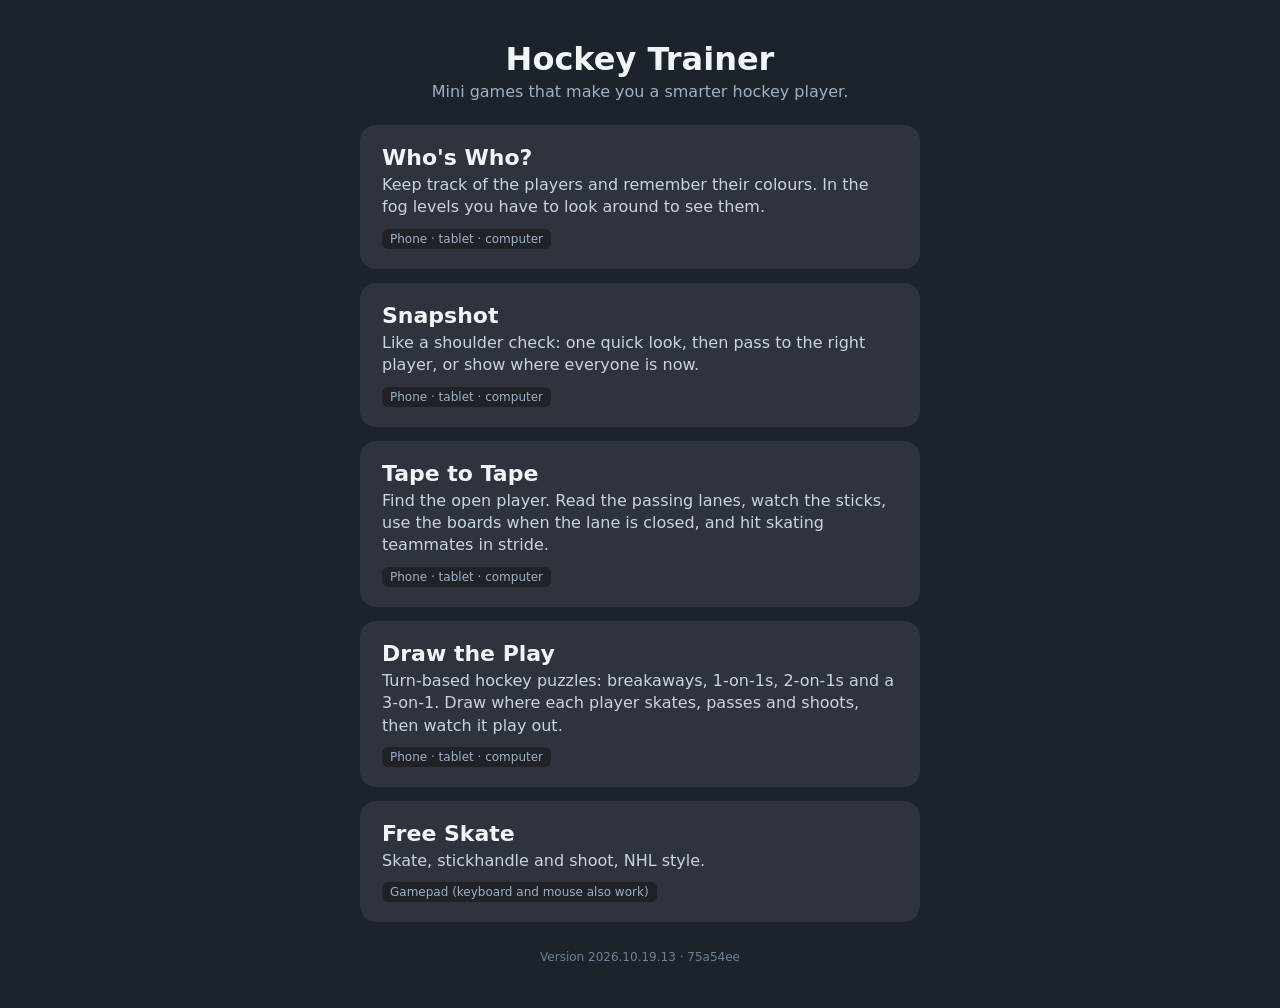
==== index.html @ 47c0bfc3 "Publish 75a54ee50832acf409d6b6511891f04778447090" ====
<!doctype html>
<html lang="en">
  <head>
    <meta charset="UTF-8" />
    <meta name="viewport" content="width=device-width, initial-scale=1.0, viewport-fit=cover" />
    <meta name="theme-color" content="#1d232b" />
    <link rel="icon" href="favicon.ico" sizes="48x48" />
    <link rel="icon" href="icon.svg" type="image/svg+xml" />
    <link rel="apple-touch-icon" href="apple-touch-icon-180x180.png" />
    <title>Hockey Trainer</title>
    <style>
      * { box-sizing: border-box; }
      body {
        margin: 0; min-height: 100vh; background: #1d232b; color: #f2f5f8;
        font-family: system-ui, -apple-system, 'Segoe UI', sans-serif;
        display: flex; flex-direction: column; align-items: center; padding: 32px 16px;
      }
      h1 { margin: 8px 0 4px; font-size: 32px; }
      p.lead { margin: 0 0 24px; color: #9fb0c2; text-align: center; }
      .games { display: grid; gap: 14px; width: min(560px, 100%); }
      a.game {
        display: block; padding: 18px 20px; border-radius: 16px; text-decoration: none; color: inherit;
        background: rgba(255,255,255,0.08); border: 2px solid transparent;
      }
      a.game:hover, a.game:focus-visible { border-color: #2f7fe0; outline: none; }
      a.game h2 { margin: 0 0 4px; font-size: 22px; }
      a.game p { margin: 0; color: #c9d4df; line-height: 1.4; }
      .tag {
        display: inline-block; margin-top: 10px; padding: 3px 8px; border-radius: 6px;
        font-size: 12px; background: rgba(0,0,0,0.35); color: #9fb0c2;
      }
      #update {
        display: flex; align-items: center; gap: 12px; width: min(560px, 100%); margin-bottom: 18px;
        padding: 10px 12px 10px 16px; border-radius: 12px; background: rgba(47,127,224,0.2);
      }
      .version { margin-top: 28px; font-size: 12px; color: #6f8193; }
      #update[hidden] { display: none; }
      #update span { flex: 1; }
      #update button {
        padding: 8px 14px; border: 0; border-radius: 8px; background: #2f7fe0; color: #fff;
        font: inherit; font-weight: 600; cursor: pointer;
      }
    </style>
    <script type="module" crossorigin src="./assets/main-Brdk-rsH.js"></script>
    <link rel="modulepreload" crossorigin href="./assets/pwa-DnKWYNr0.js">
    <link rel="modulepreload" crossorigin href="./assets/version-Ceilu237.js">
  <link rel="manifest" href="./manifest.webmanifest" crossorigin="use-credentials"></head>
  <body>
    <h1>Hockey Trainer</h1>
    <p class="lead">Mini games that make you a smarter hockey player.</p>
    <div id="update" hidden><span>A new version is ready.</span><button>Update</button></div>
    <div class="games">
      <a class="game" href="whoswho.html">
        <h2>Who's Who?</h2>
        <p>Keep track of the players and remember their colours. In the fog levels you have to look around to see them.</p>
        <span class="tag">Phone · tablet · computer</span>
      </a>
      <a class="game" href="snapshot.html">
        <h2>Snapshot</h2>
        <p>Like a shoulder check: one quick look, then pass to the right player, or show where everyone is now.</p>
        <span class="tag">Phone · tablet · computer</span>
      </a>
      <a class="game" href="tapetotape.html">
        <h2>Tape to Tape</h2>
        <p>Find the open player. Read the passing lanes, watch the sticks, use the boards when the lane is closed, and hit skating teammates in stride.</p>
        <span class="tag">Phone · tablet · computer</span>
      </a>
      <a class="game" href="drawplay.html">
        <h2>Draw the Play</h2>
        <p>Turn-based hockey puzzles: breakaways, 1-on-1s, 2-on-1s and a 3-on-1. Draw where each player skates, passes and shoots, then watch it play out.</p>
        <span class="tag">Phone · tablet · computer</span>
      </a>
      <a class="game" href="sandbox.html">
        <h2>Free Skate</h2>
        <p>Skate, stickhandle and shoot, NHL style.</p>
        <span class="tag">Gamepad (keyboard and mouse also work)</span>
      </a>
    </div>
    <p class="version" data-version></p>
  </body>
</html>
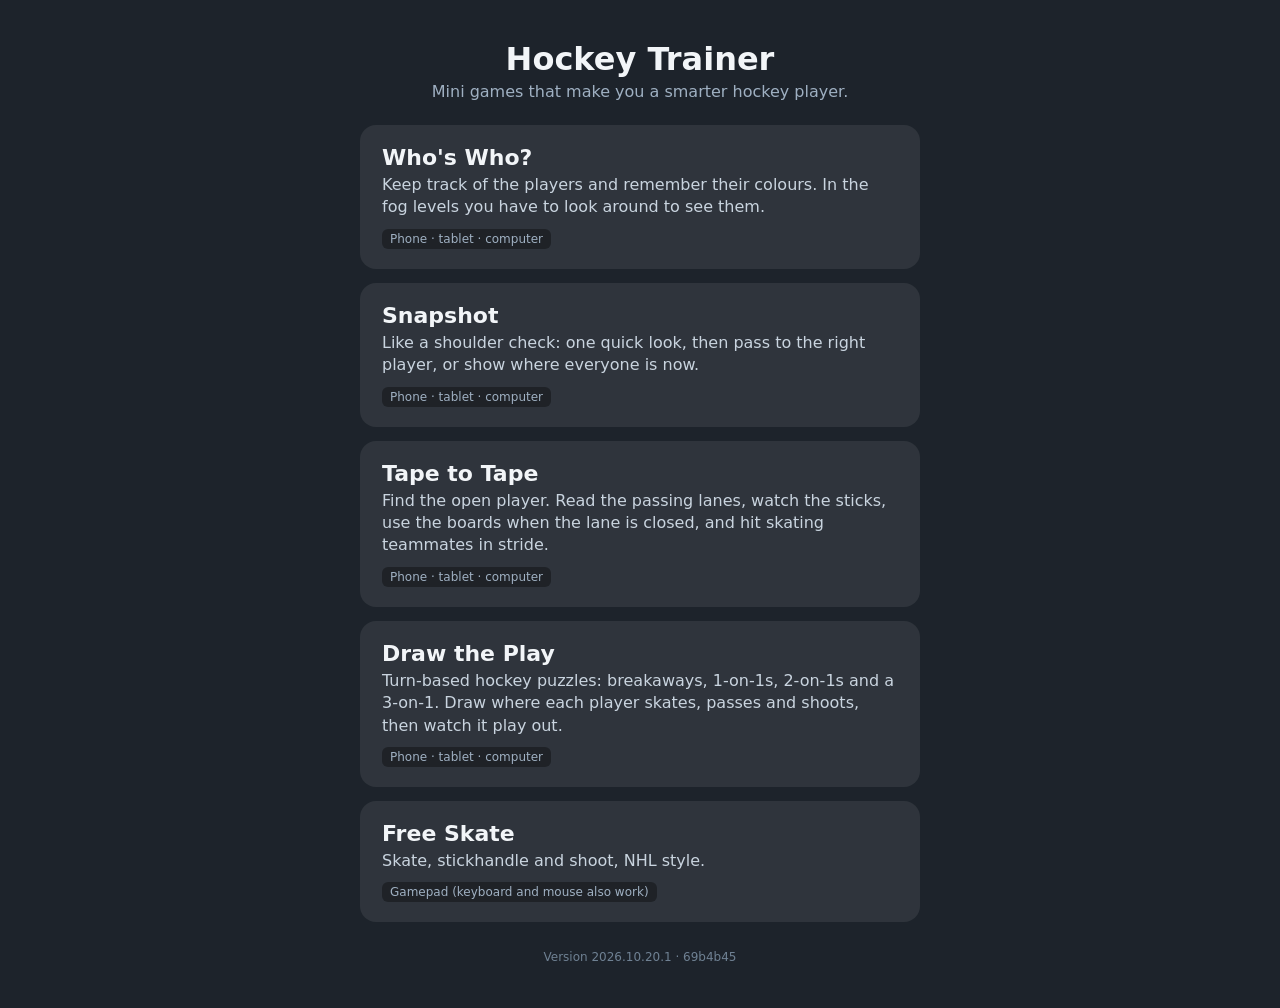
==== commit fbf57dfa: "Publish 69b4b452e23d03ed88d5822157ba86d3c0c0bb0b" ====
--- a/index.html
+++ b/index.html
@@ -41,9 +41,9 @@
         font: inherit; font-weight: 600; cursor: pointer;
       }
     </style>
-    <script type="module" crossorigin src="./assets/main-Brdk-rsH.js"></script>
+    <script type="module" crossorigin src="./assets/main-BQZ93Yl9.js"></script>
     <link rel="modulepreload" crossorigin href="./assets/pwa-DnKWYNr0.js">
-    <link rel="modulepreload" crossorigin href="./assets/version-Ceilu237.js">
+    <link rel="modulepreload" crossorigin href="./assets/version-BdSrbECt.js">
   <link rel="manifest" href="./manifest.webmanifest" crossorigin="use-credentials"></head>
   <body>
     <h1>Hockey Trainer</h1>
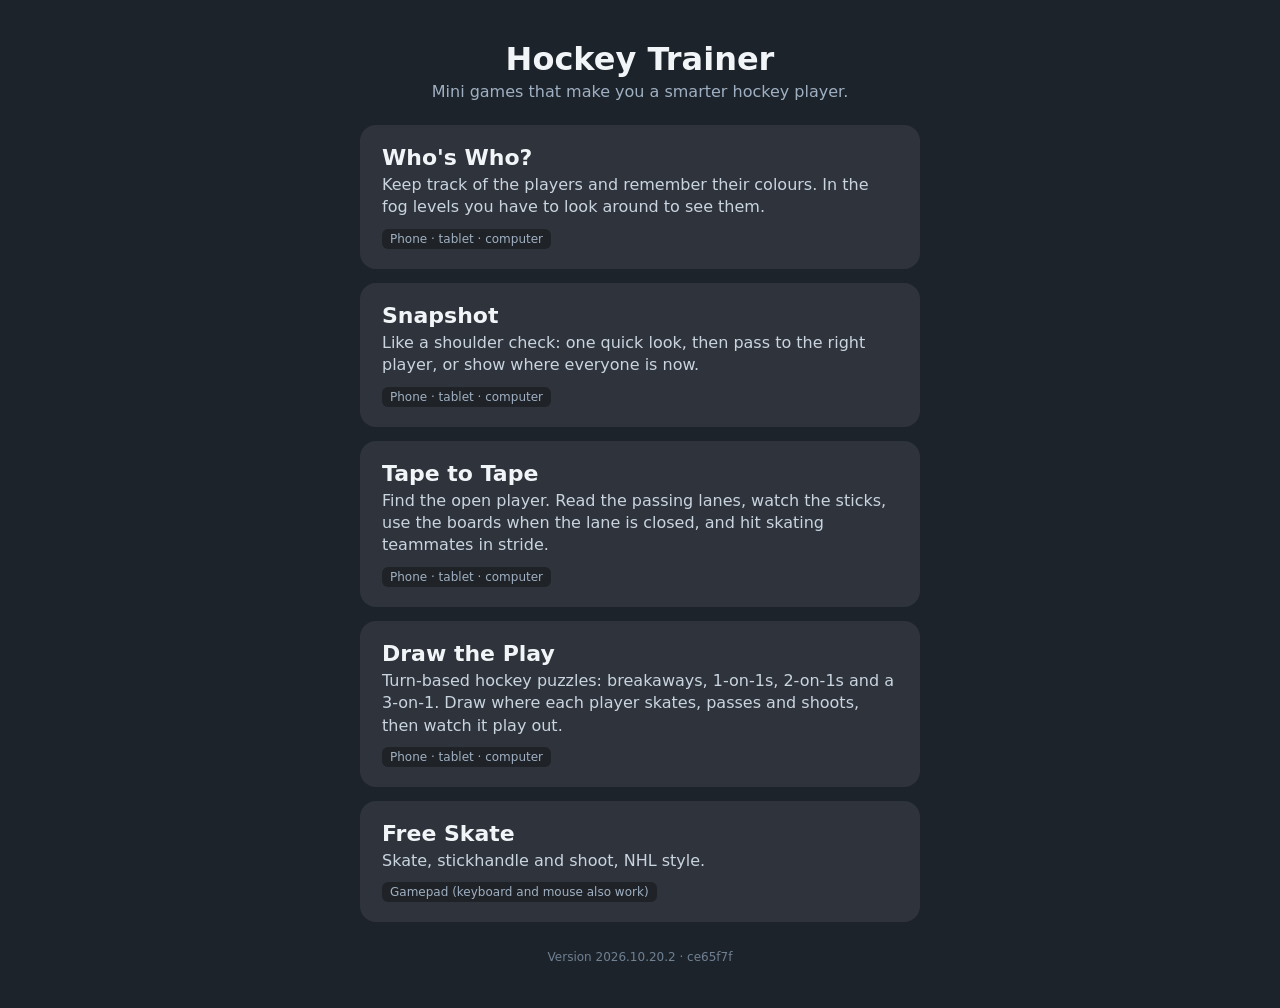
==== commit c66e8738: "Publish ce65f7fc221bc986cae4242673042e63a65ef986" ====
--- a/index.html
+++ b/index.html
@@ -41,9 +41,9 @@
         font: inherit; font-weight: 600; cursor: pointer;
       }
     </style>
-    <script type="module" crossorigin src="./assets/main-BQZ93Yl9.js"></script>
+    <script type="module" crossorigin src="./assets/main-DB4gOWPp.js"></script>
     <link rel="modulepreload" crossorigin href="./assets/pwa-DnKWYNr0.js">
-    <link rel="modulepreload" crossorigin href="./assets/version-BdSrbECt.js">
+    <link rel="modulepreload" crossorigin href="./assets/version-C-CRphQz.js">
   <link rel="manifest" href="./manifest.webmanifest" crossorigin="use-credentials"></head>
   <body>
     <h1>Hockey Trainer</h1>
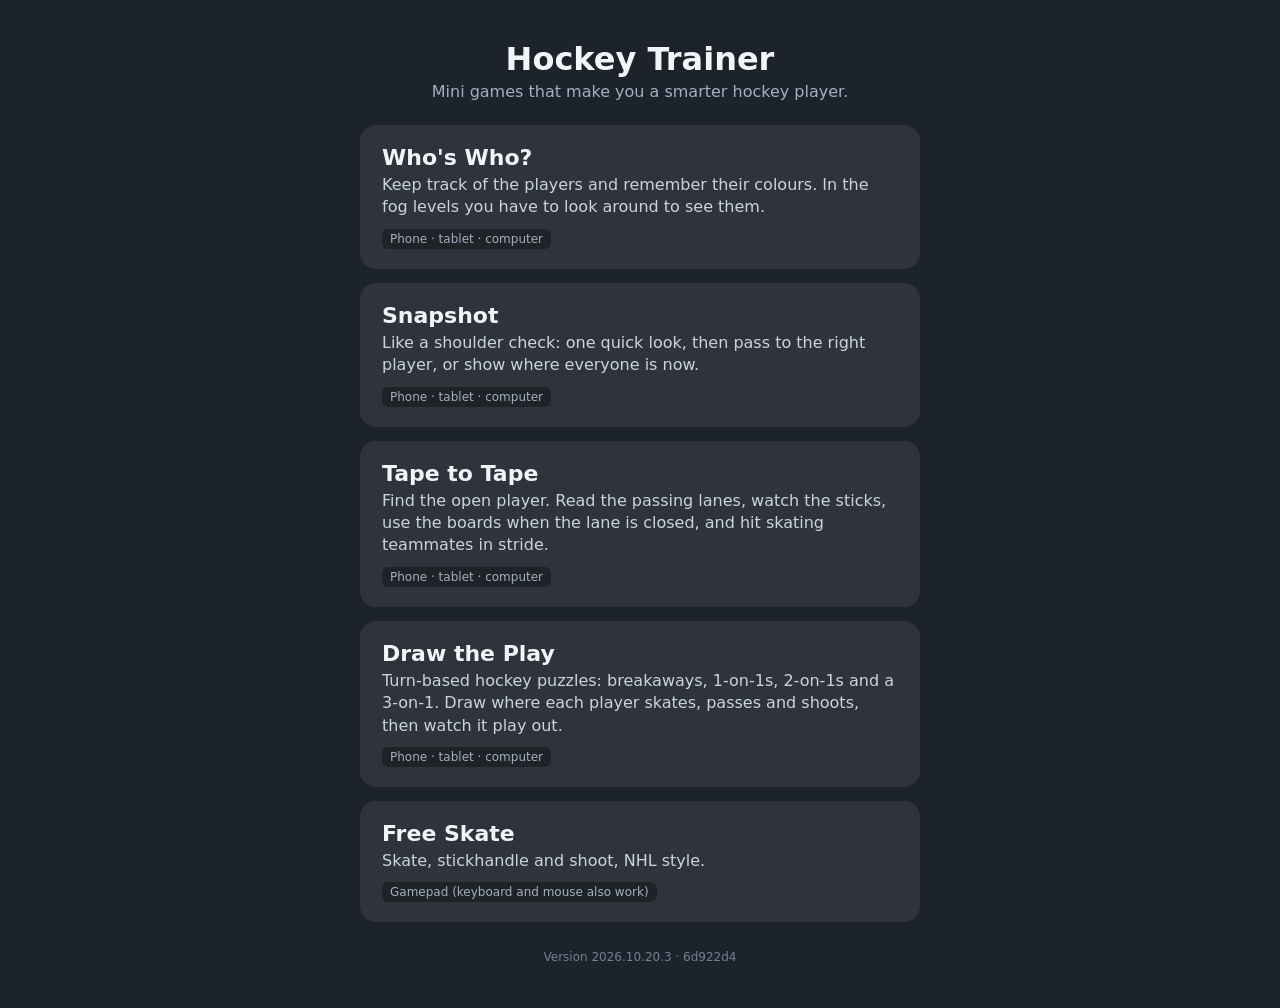
==== commit 7f6e850b: "Publish 6d922d43a9d84409e073fbdf24a043e57b07e7b4" ====
--- a/index.html
+++ b/index.html
@@ -41,9 +41,9 @@
         font: inherit; font-weight: 600; cursor: pointer;
       }
     </style>
-    <script type="module" crossorigin src="./assets/main-DB4gOWPp.js"></script>
+    <script type="module" crossorigin src="./assets/main-JcW7ipn7.js"></script>
     <link rel="modulepreload" crossorigin href="./assets/pwa-DnKWYNr0.js">
-    <link rel="modulepreload" crossorigin href="./assets/version-C-CRphQz.js">
+    <link rel="modulepreload" crossorigin href="./assets/version-DC5OCDmX.js">
   <link rel="manifest" href="./manifest.webmanifest" crossorigin="use-credentials"></head>
   <body>
     <h1>Hockey Trainer</h1>
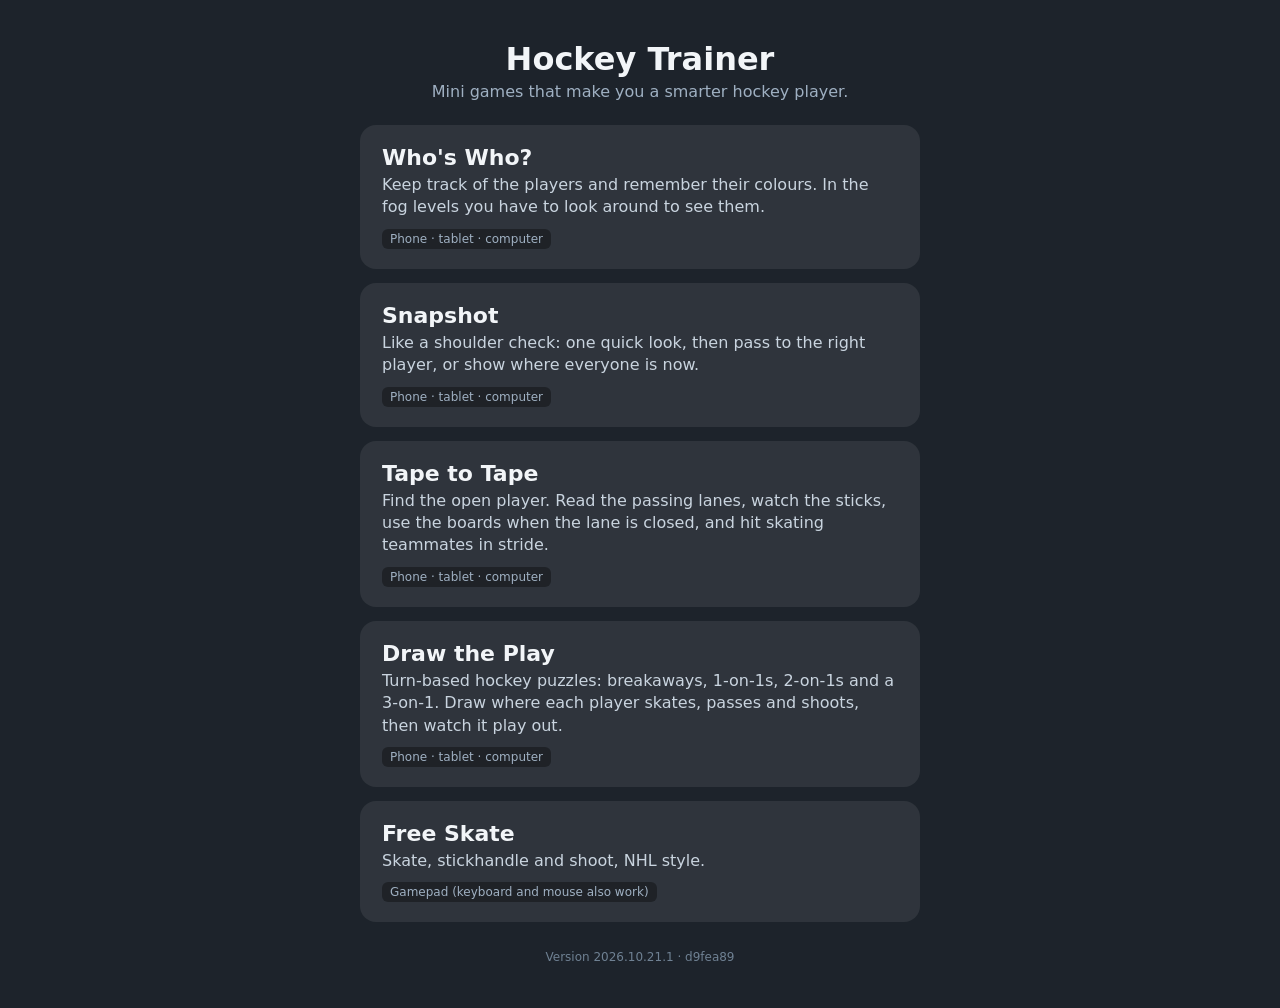
==== commit 110818cf: "Publish d9fea898235f57467588cde04a8e7795dbda7466" ====
--- a/index.html
+++ b/index.html
@@ -41,9 +41,9 @@
         font: inherit; font-weight: 600; cursor: pointer;
       }
     </style>
-    <script type="module" crossorigin src="./assets/main-JcW7ipn7.js"></script>
-    <link rel="modulepreload" crossorigin href="./assets/pwa-DnKWYNr0.js">
-    <link rel="modulepreload" crossorigin href="./assets/version-DC5OCDmX.js">
+    <script type="module" crossorigin src="./assets/main-B5BdJKaR.js"></script>
+    <link rel="modulepreload" crossorigin href="./assets/pwa-wFWzi6AN.js">
+    <link rel="modulepreload" crossorigin href="./assets/version-CM-EsS0G.js">
   <link rel="manifest" href="./manifest.webmanifest" crossorigin="use-credentials"></head>
   <body>
     <h1>Hockey Trainer</h1>
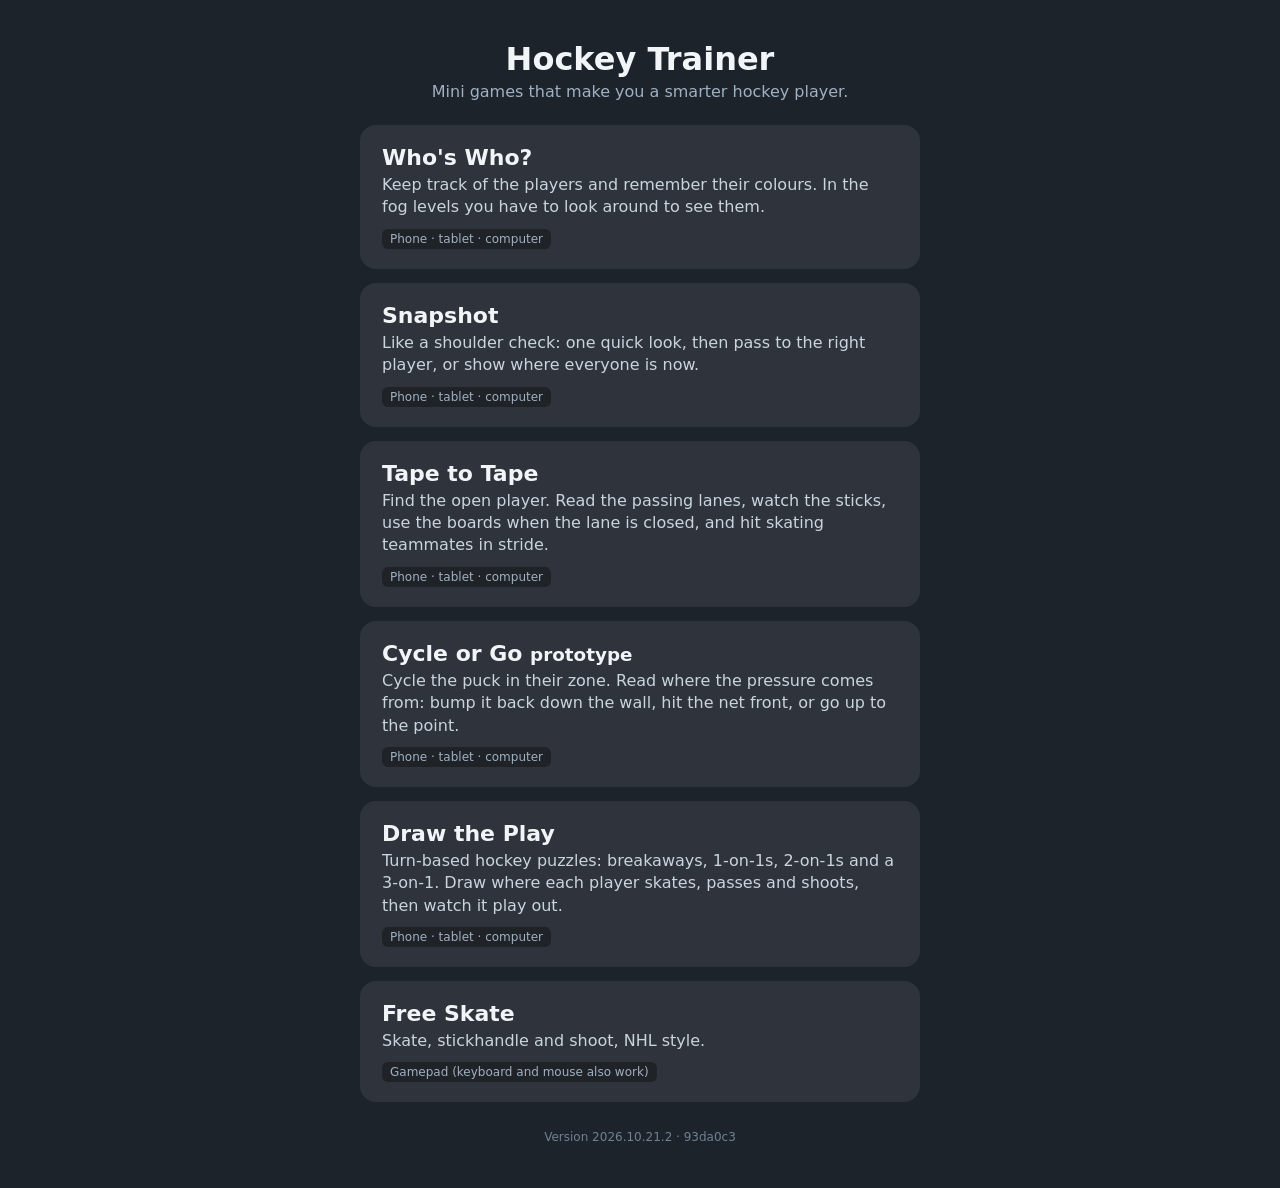
==== commit 2d4e49a0: "Publish 93da0c30d57a9a8cc05ad8ac8db3b5519bb40da1" ====
--- a/index.html
+++ b/index.html
@@ -41,9 +41,9 @@
         font: inherit; font-weight: 600; cursor: pointer;
       }
     </style>
-    <script type="module" crossorigin src="./assets/main-B5BdJKaR.js"></script>
-    <link rel="modulepreload" crossorigin href="./assets/pwa-wFWzi6AN.js">
-    <link rel="modulepreload" crossorigin href="./assets/version-CM-EsS0G.js">
+    <script type="module" crossorigin src="./assets/main-C55Jb6V6.js"></script>
+    <link rel="modulepreload" crossorigin href="./assets/pwa-BrH21eUk.js">
+    <link rel="modulepreload" crossorigin href="./assets/version-WK1k8TzF.js">
   <link rel="manifest" href="./manifest.webmanifest" crossorigin="use-credentials"></head>
   <body>
     <h1>Hockey Trainer</h1>
@@ -65,6 +65,11 @@
         <p>Find the open player. Read the passing lanes, watch the sticks, use the boards when the lane is closed, and hit skating teammates in stride.</p>
         <span class="tag">Phone · tablet · computer</span>
       </a>
+      <a class="game" href="cycle.html">
+        <h2>Cycle or Go <small>prototype</small></h2>
+        <p>Cycle the puck in their zone. Read where the pressure comes from: bump it back down the wall, hit the net front, or go up to the point.</p>
+        <span class="tag">Phone · tablet · computer</span>
+      </a>
       <a class="game" href="drawplay.html">
         <h2>Draw the Play</h2>
         <p>Turn-based hockey puzzles: breakaways, 1-on-1s, 2-on-1s and a 3-on-1. Draw where each player skates, passes and shoots, then watch it play out.</p>
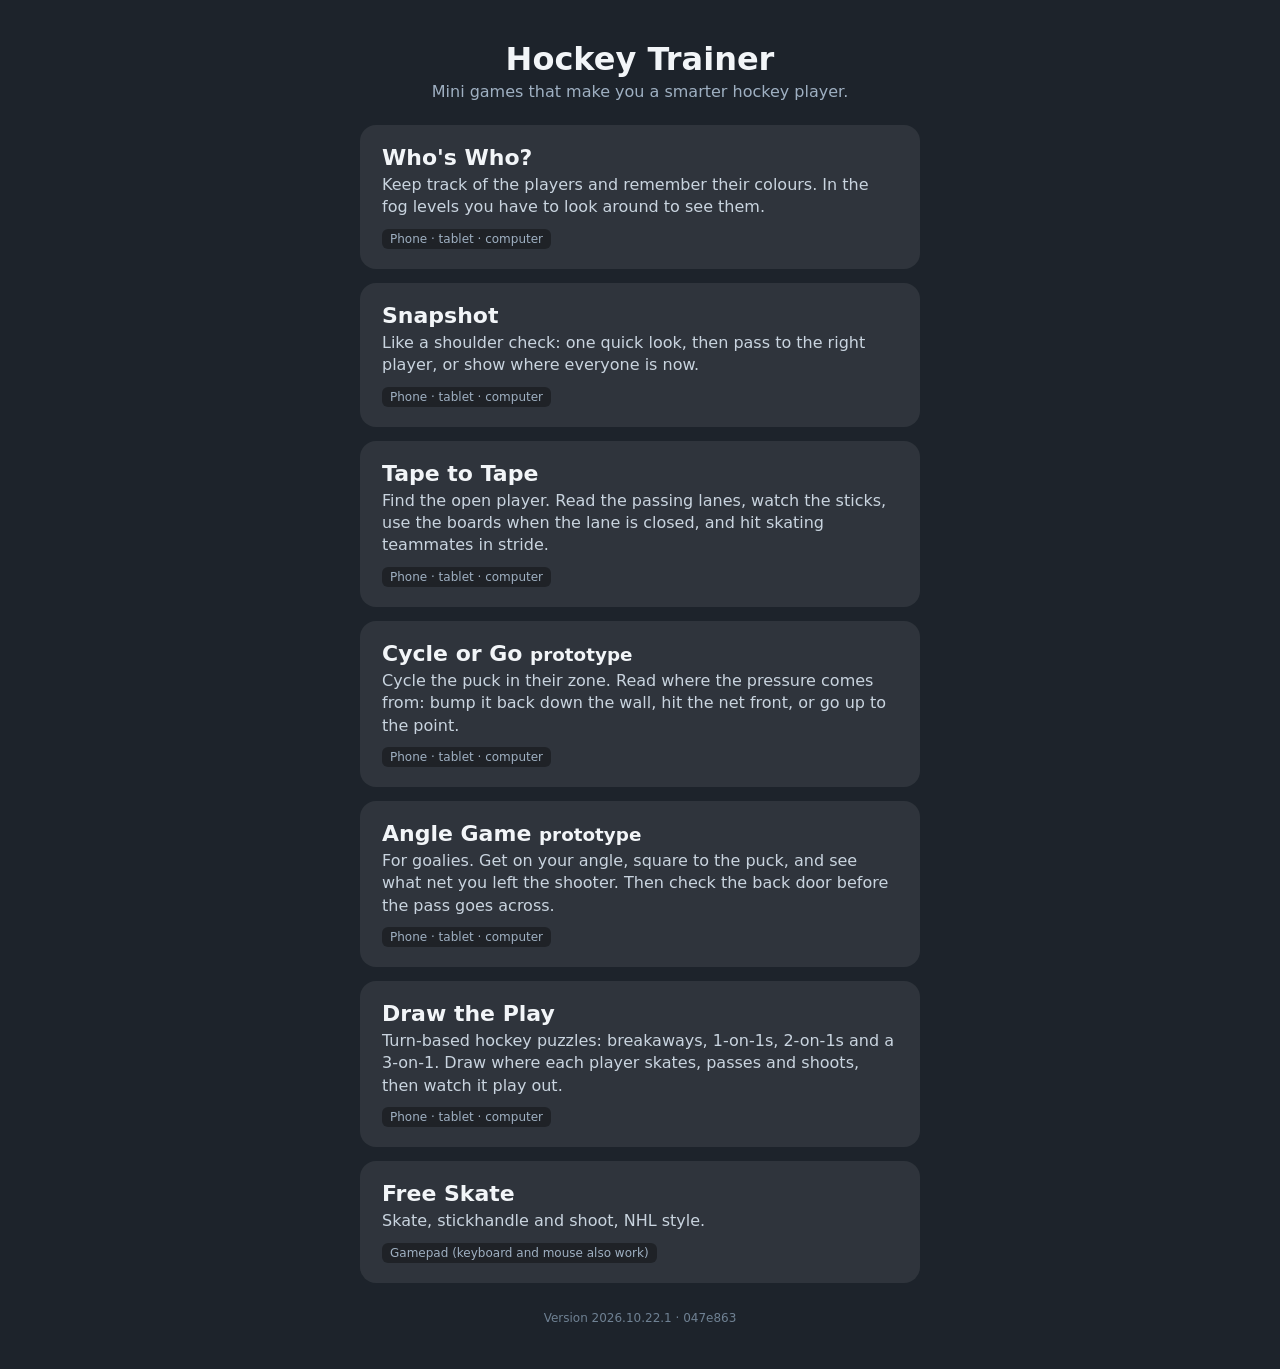
==== commit 3a6ce64c: "Publish 047e8631f1290bf8ebd55c5d70dd6afc94564031" ====
--- a/index.html
+++ b/index.html
@@ -41,9 +41,9 @@
         font: inherit; font-weight: 600; cursor: pointer;
       }
     </style>
-    <script type="module" crossorigin src="./assets/main-C55Jb6V6.js"></script>
-    <link rel="modulepreload" crossorigin href="./assets/pwa-BrH21eUk.js">
-    <link rel="modulepreload" crossorigin href="./assets/version-WK1k8TzF.js">
+    <script type="module" crossorigin src="./assets/main-Co1Nq5EP.js"></script>
+    <link rel="modulepreload" crossorigin href="./assets/pwa-BG3mUW8S.js">
+    <link rel="modulepreload" crossorigin href="./assets/version-BXrFME98.js">
   <link rel="manifest" href="./manifest.webmanifest" crossorigin="use-credentials"></head>
   <body>
     <h1>Hockey Trainer</h1>
@@ -70,6 +70,11 @@
         <p>Cycle the puck in their zone. Read where the pressure comes from: bump it back down the wall, hit the net front, or go up to the point.</p>
         <span class="tag">Phone · tablet · computer</span>
       </a>
+      <a class="game" href="goalie.html">
+        <h2>Angle Game <small>prototype</small></h2>
+        <p>For goalies. Get on your angle, square to the puck, and see what net you left the shooter. Then check the back door before the pass goes across.</p>
+        <span class="tag">Phone · tablet · computer</span>
+      </a>
       <a class="game" href="drawplay.html">
         <h2>Draw the Play</h2>
         <p>Turn-based hockey puzzles: breakaways, 1-on-1s, 2-on-1s and a 3-on-1. Draw where each player skates, passes and shoots, then watch it play out.</p>
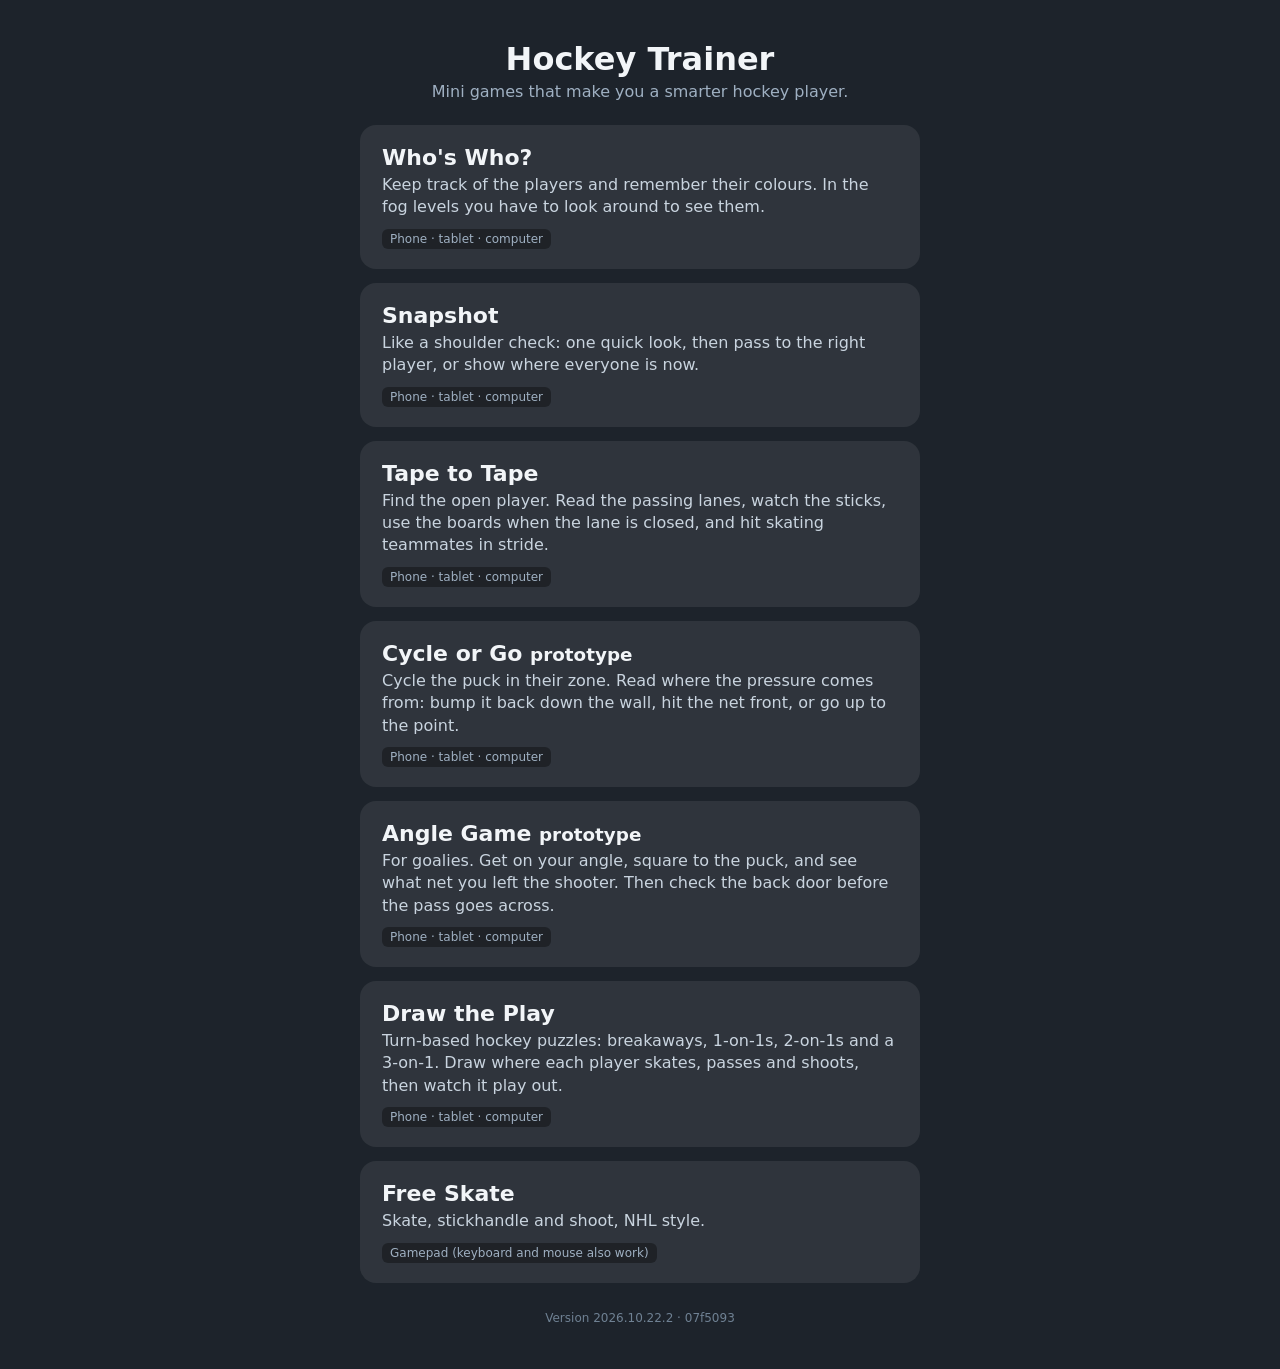
==== commit f427d5ec: "Publish 07f5093720e56d3552f2d79bfa4dfc40a59b40a0" ====
--- a/index.html
+++ b/index.html
@@ -41,9 +41,9 @@
         font: inherit; font-weight: 600; cursor: pointer;
       }
     </style>
-    <script type="module" crossorigin src="./assets/main-Co1Nq5EP.js"></script>
+    <script type="module" crossorigin src="./assets/main-BuPHjsuk.js"></script>
     <link rel="modulepreload" crossorigin href="./assets/pwa-BG3mUW8S.js">
-    <link rel="modulepreload" crossorigin href="./assets/version-BXrFME98.js">
+    <link rel="modulepreload" crossorigin href="./assets/version-DSTBtoS7.js">
   <link rel="manifest" href="./manifest.webmanifest" crossorigin="use-credentials"></head>
   <body>
     <h1>Hockey Trainer</h1>
